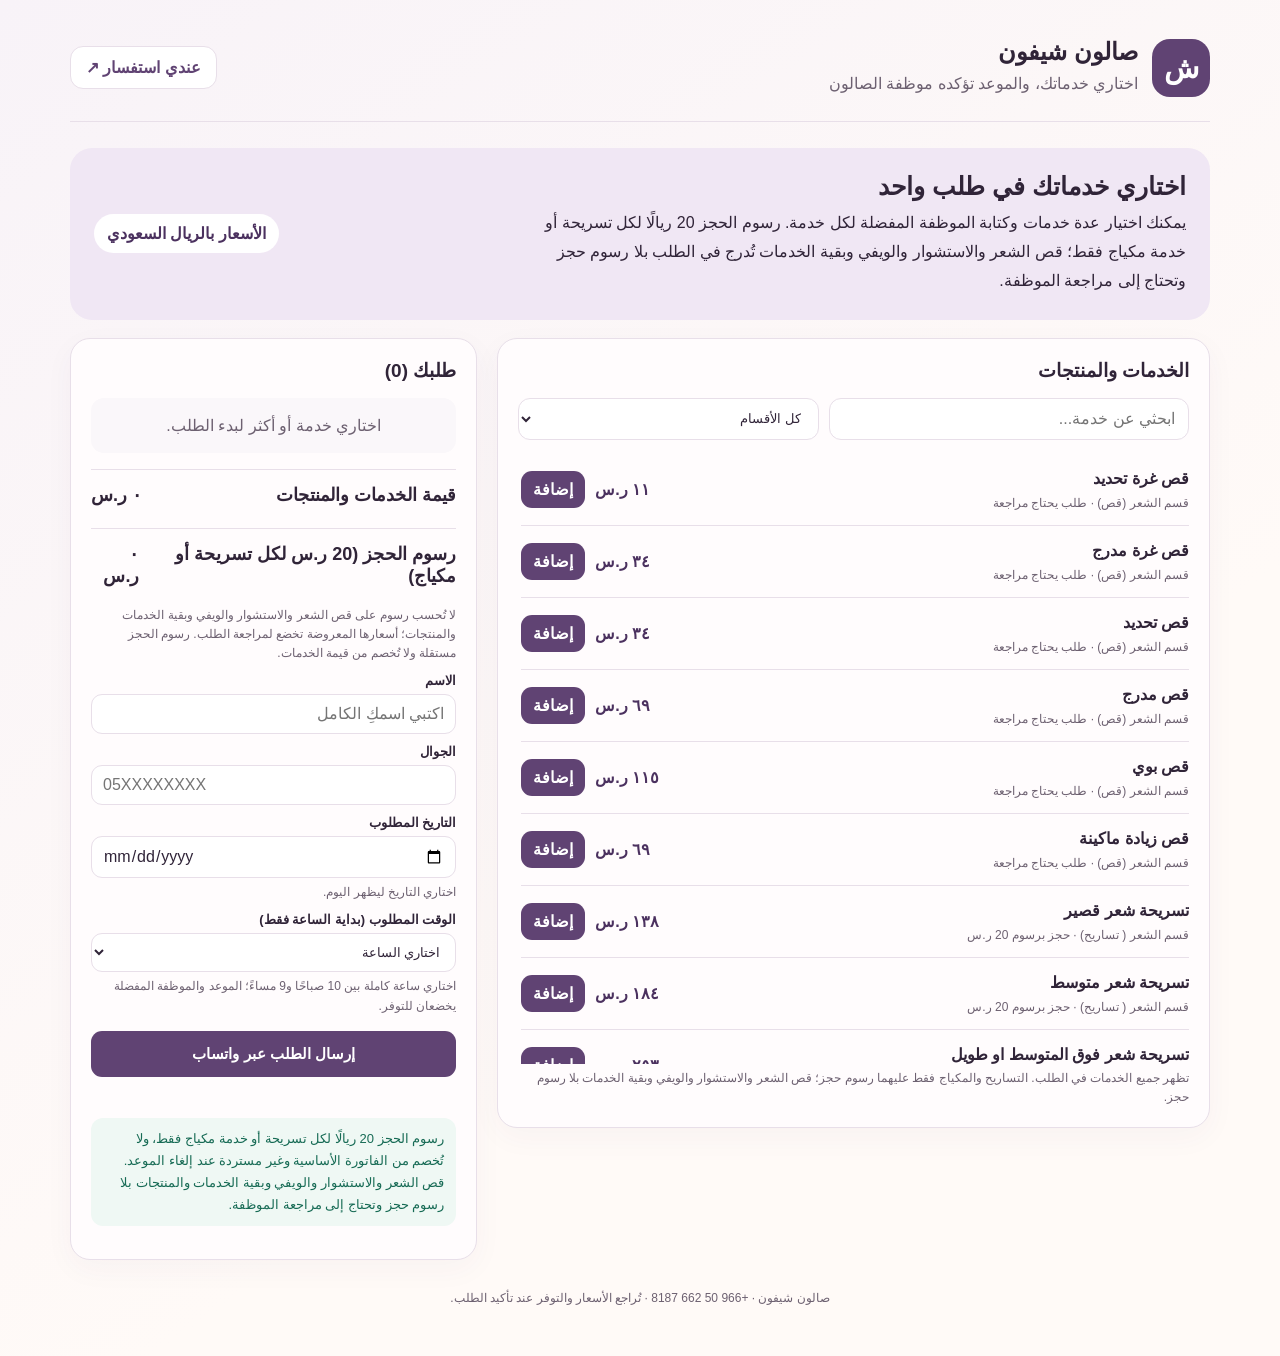
==== legacy/index.html @ 33de8a6b "Redesign booking page (night direction); keep legacy design - index.html: new mobile-first dark desi" ====
<!doctype html>
<html lang="ar" dir="rtl">
<head>
  <meta charset="utf-8">
  <meta name="viewport" content="width=device-width, initial-scale=1">
  <title>حجز خدمات | صالون شيفون</title>
  <style>
    :root { color-scheme: light; --ink:#302438; --muted:#6d6171; --plum:#604373; --plum-dark:#4b315f; --lilac:#eee6f2; --paper:#fffcfd; --line:#e8dfe9; --green:#176b55; }
    * { box-sizing:border-box }
    body { margin:0; font-family:Tahoma,Arial,sans-serif; color:var(--ink); background:linear-gradient(145deg,#f8f3f8,#fffaf7 65%); }
    button,input { font:inherit }
    button { cursor:pointer }
    .wrap { max-width:1180px; margin:auto; padding:20px }
    header { display:flex; gap:18px; align-items:center; justify-content:space-between; padding:18px 0 24px; border-bottom:1px solid var(--line) }
    .brand { display:flex; gap:14px; align-items:center }
    .mark { width:58px; height:58px; display:grid; place-items:center; border-radius:18px; background:var(--plum); color:white; font-size:29px; font-weight:bold }
    h1,h2,h3,p { margin-top:0 }
    h1 { font-size:24px; margin-bottom:4px }
    .sub { color:var(--muted); line-height:1.7; margin:0 }
    .toplink { color:var(--plum); font-weight:bold; text-decoration:none; border:1px solid var(--line); border-radius:13px; padding:11px 15px; background:white; white-space:nowrap }
    .intro { margin:26px 0 18px; padding:24px; border-radius:22px; background:#f0e7f4; display:flex; justify-content:space-between; gap:22px; align-items:center }
    .intro h2 { font-size:25px; margin-bottom:8px }
    .intro p { max-width:660px; line-height:1.8; margin:0 }
    .badge { color:var(--plum-dark); font-weight:bold; background:white; padding:10px 13px; border-radius:999px; white-space:nowrap }
    .layout { display:grid; grid-template-columns:minmax(0,1.4fr) minmax(320px,.8fr); gap:20px; align-items:start }
    .panel { background:var(--paper); border:1px solid var(--line); border-radius:20px; padding:20px; box-shadow:0 9px 30px #4b315f0a }
    .panel h2 { font-size:19px; margin-bottom:16px }
    .filters { display:flex; gap:10px; flex-wrap:wrap; margin-bottom:14px }
    .search { flex:1 1 230px; min-width:0; border:1px solid var(--line); border-radius:12px; padding:11px 13px; background:white; color:var(--ink) }
    .select { flex:1 1 170px; min-width:0; border:1px solid var(--line); border-radius:12px; padding:11px 13px; background:white; color:var(--ink) }
    .items { max-height:610px; overflow:auto; padding-left:3px }
    .item { display:flex; align-items:center; justify-content:space-between; gap:15px; padding:13px 0; border-bottom:1px solid var(--line) }
    .item:last-child { border:0 }
    .itemname { font-weight:bold; line-height:1.5 }
    .itemtype { display:block; color:var(--muted); font-weight:normal; font-size:12px; margin-top:3px }
    .itemright { display:flex; align-items:center; gap:10px; white-space:nowrap }
    .price { color:var(--plum-dark); font-weight:bold }
    .add,.primary { border:0; background:var(--plum); color:white; border-radius:11px; padding:9px 12px; font-weight:bold }
    .add:hover,.primary:hover { background:var(--plum-dark) }
    .quantity { display:flex; align-items:center; gap:5px; direction:ltr; background:var(--lilac); border-radius:11px; padding:3px }
    .quantity button { border:0; border-radius:8px; background:var(--plum); color:white; width:34px; height:34px; font-size:23px; line-height:1 }
    .quantity output { min-width:25px; text-align:center; font-weight:bold; color:var(--plum-dark) }
    .cartline { border:1px solid var(--line); border-radius:14px; padding:12px; margin-bottom:10px; background:white }
    .carthead { display:flex; justify-content:space-between; gap:10px; align-items:start }
    .carthead strong { line-height:1.5 }
    .cartprice { white-space:nowrap; color:var(--plum-dark); font-weight:bold }
    .remove { background:none; border:0; color:#9b3345; padding:5px 0; font-size:13px }
    label { display:block; font-size:13px; font-weight:bold; margin:10px 0 6px }
    .field { width:100%; border:1px solid var(--line); border-radius:11px; padding:10px 11px; background:white; color:var(--ink) }
    .hint { font-size:12px; color:var(--muted); margin:5px 0 0; line-height:1.6 }
    .total { display:flex; justify-content:space-between; font-size:18px; font-weight:bold; padding:14px 0; border-top:1px solid var(--line); margin-top:8px }
    .primary { display:block; width:100%; padding:14px; margin-top:15px; font-size:15px }
    .primary:disabled { opacity:.45; cursor:not-allowed }
    .notice { color:var(--green); background:#eff8f4; border-radius:12px; padding:10px 12px; font-size:13px; line-height:1.7; margin-top:13px }
    .empty { padding:18px; color:var(--muted); text-align:center; background:#faf7fa; border-radius:13px }
    .error { color:#9b3345; font-size:13px; margin-top:8px; min-height:20px }
    footer { text-align:center; color:var(--muted); font-size:12px; padding:28px 0; line-height:1.7 }
    @media(max-width:850px){.layout{grid-template-columns:1fr}.intro{display:block}.badge{display:inline-block;margin-top:14px}.items{max-height:440px}}
    @media(max-width:500px){.wrap{padding:13px}header{align-items:flex-start}.toplink{font-size:12px;padding:9px}.intro{padding:18px}.intro h2{font-size:21px}.panel{padding:15px}.itemright{gap:6px}.add{padding:8px}}
  </style>
</head>
<body>
  <div class="wrap">
    <header>
      <div class="brand"><div class="mark" aria-hidden="true">ش</div><div><h1>صالون شيفون</h1><p class="sub">اختاري خدماتك، والموعد تؤكده موظفة الصالون</p></div></div>
      <a class="toplink" href="https://wa.me/966506628187?text=%D8%A3%D9%87%D9%84%D9%8B%D8%A7%D8%8C%20%D9%84%D8%AF%D9%8A%20%D8%A7%D8%B3%D8%AA%D9%81%D8%B3%D8%A7%D8%B1" target="_blank" rel="noopener">عندي استفسار ↗</a>
    </header>
    <section class="intro"><div><h2>اختاري خدماتك في طلب واحد</h2><p>يمكنك اختيار عدة خدمات وكتابة الموظفة المفضلة لكل خدمة. رسوم الحجز 20 ريالًا لكل تسريحة أو خدمة مكياج فقط؛ قص الشعر والاستشوار والويفي وبقية الخدمات تُدرج في الطلب بلا رسوم حجز وتحتاج إلى مراجعة الموظفة.</p></div><div class="badge">الأسعار بالريال السعودي</div></section>
    <main class="layout">
      <section class="panel" aria-labelledby="servicesTitle"><h2 id="servicesTitle">الخدمات والمنتجات</h2><div class="filters"><input id="search" class="search" type="search" placeholder="ابحثي عن خدمة..." aria-label="ابحثي عن خدمة"><select id="category" class="select" aria-label="اختيار القسم"></select></div><div id="items" class="items"></div><p class="hint">تظهر جميع الخدمات في الطلب. التساريح والمكياج فقط عليهما رسوم حجز؛ قص الشعر والاستشوار والويفي وبقية الخدمات بلا رسوم حجز.</p></section>
      <section class="panel" aria-labelledby="cartTitle"><h2 id="cartTitle">طلبك <span id="count">(0)</span></h2><div id="cart"></div><div class="total"><span>قيمة الخدمات والمنتجات</span><span id="total">0 ر.س</span></div><div class="total"><span>رسوم الحجز (20 ر.س لكل تسريحة أو مكياج)</span><span id="bookingFee">0 ر.س</span></div><p class="hint">لا تُحسب رسوم على قص الشعر والاستشوار والويفي وبقية الخدمات والمنتجات؛ أسعارها المعروضة تخضع لمراجعة الطلب. رسوم الحجز مستقلة ولا تُخصم من قيمة الخدمات.</p><label for="customer">الاسم</label><input id="customer" class="field" autocomplete="name" placeholder="اكتبي اسمكِ الكامل"><label for="mobile">الجوال</label><input id="mobile" class="field" type="tel" inputmode="tel" autocomplete="tel" dir="ltr" placeholder="05XXXXXXXX"><label for="day">التاريخ المطلوب</label><input id="day" class="field" type="date"><p id="weekday" class="hint" aria-live="polite">اختاري التاريخ ليظهر اليوم.</p><label for="time">الوقت المطلوب (بداية الساعة فقط)</label><select id="time" class="field" aria-label="الوقت المطلوب"></select><p class="hint">اختاري ساعة كاملة بين 10 صباحًا و9 مساءً؛ الموعد والموظفة المفضلة يخضعان للتوفر.</p><button id="send" class="primary" type="button">إرسال الطلب عبر واتساب</button><div id="error" class="error" role="alert" aria-live="polite"></div><p class="notice">رسوم الحجز 20 ريالًا لكل تسريحة أو خدمة مكياج فقط، ولا تُخصم من الفاتورة الأساسية وغير مستردة عند إلغاء الموعد. قص الشعر والاستشوار والويفي وبقية الخدمات والمنتجات بلا رسوم حجز وتحتاج إلى مراجعة الموظفة.</p></section>
    </main>
    <footer>صالون شيفون · +966 50 662 8187 · تُراجع الأسعار والتوفر عند تأكيد الطلب.</footer>
  </div>
  <script>
    const catalog = [{"id":1,"category":"قسم الشعر (قص)","name":"قص غرة تحديد","price":11,"kind":"خدمة","bookable":false},{"id":2,"category":"قسم الشعر (قص)","name":"قص غرة مدرج","price":34,"kind":"خدمة","bookable":false},{"id":3,"category":"قسم الشعر (قص)","name":"قص تحديد","price":34,"kind":"خدمة","bookable":false},{"id":4,"category":"قسم الشعر (قص)","name":"قص مدرج","price":69,"kind":"خدمة","bookable":false},{"id":5,"category":"قسم الشعر (قص)","name":"قص بوي","price":115,"kind":"خدمة","bookable":false},{"id":6,"category":"قسم الشعر (قص)","name":"قص زيادة ماكينة","price":69,"kind":"خدمة","bookable":false},{"id":7,"category":"قسم الشعر ( تساريح)","name":"تسريحة شعر قصير","price":138,"kind":"خدمة","bookable":true},{"id":8,"category":"قسم الشعر ( تساريح)","name":"تسريحة شعر متوسط","price":184,"kind":"خدمة","bookable":true},{"id":9,"category":"قسم الشعر ( تساريح)","name":"تسريحة شعر فوق المتوسط او طويل","price":253,"kind":"خدمة","bookable":true},{"id":10,"category":"قسم الشعر ( تساريح)","name":"تسريحة شعر طويل جدا","price":299,"kind":"خدمة","bookable":true},{"id":11,"category":"قسم الشعر ( تساريح)","name":"تسريحة أطفال قصير","price":69,"kind":"خدمة","bookable":true},{"id":12,"category":"قسم الشعر ( تساريح)","name":"تسريحة أطفال متوسط","price":92,"kind":"خدمة","bookable":true},{"id":13,"category":"قسم الشعر ( تساريح)","name":"تسريحة أطفال طويل","price":138,"kind":"خدمة","bookable":true},{"id":14,"category":"قسم الشعر ( تساريح)","name":"تسريحة عروس خارجي","price":1500,"kind":"خدمة","bookable":true},{"id":15,"category":"قسم الشعر ( تساريح)","name":"تسريحة خارجي","price":575,"kind":"خدمة","bookable":true},{"id":16,"category":"قسم الشعر ( استشوارات","name":"استشوار شعر قصير","price":46,"kind":"خدمة","bookable":false},{"id":17,"category":"قسم الشعر ( استشوارات","name":"استشوار شعر متوسط","price":69,"kind":"خدمة","bookable":false},{"id":18,"category":"قسم الشعر ( استشوارات","name":"استشوار شعر فوق للمتوسط","price":92,"kind":"خدمة","bookable":false},{"id":19,"category":"قسم الشعر ( استشوارات","name":"استشوار شعر طويل","price":138,"kind":"خدمة","bookable":false},{"id":20,"category":"قسم الشعر ( استشوارات","name":"استشوار ويفي شعر قصير بالفرشة","price":69,"kind":"خدمة","bookable":false},{"id":21,"category":"قسم الشعر ( استشوارات","name":"استشوار ويفي شعر متوسط بالفرشة","price":92,"kind":"خدمة","bookable":false},{"id":22,"category":"قسم الشعر ( استشوارات","name":"استشوار ويفي طويل بالفرشة","price":138,"kind":"خدمة","bookable":false},{"id":23,"category":"قسم الشعر ( استشوارات","name":"زيادة ويفي","price":46,"kind":"خدمة","bookable":false},{"id":24,"category":"قسم الشعر ( استشوارات","name":"زيادة سيراميك","price":46,"kind":"خدمة","bookable":false},{"id":25,"category":"قسم الشعر ( استشوارات","name":"استشوار شعر طويل جدا","price":161,"kind":"خدمة","bookable":false},{"id":26,"category":"جدائل","name":"جديلة واحدة","price":23,"kind":"خدمة","bookable":false},{"id":27,"category":"جدائل","name":"اكسسوار جدائل الحبة","price":10,"kind":"خدمة","bookable":false},{"id":28,"category":"معالجات باردة","name":"حمام زيت كريمي شعر قصير","price":69,"kind":"خدمة","bookable":false},{"id":29,"category":"معالجات باردة","name":"حمام زيت كريمي متوسط","price":92,"kind":"خدمة","bookable":false},{"id":30,"category":"معالجات باردة","name":"حمام زيت كريمي طويل","price":115,"kind":"خدمة","bookable":false},{"id":31,"category":"معالجات باردة","name":"تنظيف فروة راس","price":184,"kind":"خدمة","bookable":false},{"id":32,"category":"معالجات باردة","name":"جلسة الكافيار الباردة","price":184,"kind":"خدمة","bookable":false},{"id":33,"category":"معالجات باردة","name":"جلسة جهاز تقصف الشعر","price":184,"kind":"خدمة","bookable":false},{"id":34,"category":"معالجات حارة","name":"بروتين شعر قصير","price":345,"kind":"خدمة","bookable":false},{"id":35,"category":"معالجات حارة","name":"بروتين جذور","price":315,"kind":"خدمة","bookable":false},{"id":36,"category":"معالجات حارة","name":"اوميغا زيرو+ شامبو بلسم","price":600,"kind":"خدمة","bookable":false},{"id":37,"category":"معالجات حارة","name":"سيليكون شعر قصير","price":535,"kind":"خدمة","bookable":false},{"id":38,"category":"معالجات حارة","name":"سيليكون شعر متوسط","price":840,"kind":"خدمة","bookable":false},{"id":39,"category":"معالجات حارة","name":"سيليكون شعر طويل","price":1050,"kind":"خدمة","bookable":false},{"id":40,"category":"قسم سبا الاظافر","name":"تنظيف يدين رجول كلاسيك","price":120,"kind":"خدمة","bookable":false},{"id":41,"category":"قسم سبا الاظافر","name":"تنظيف يدين","price":40,"kind":"خدمة","bookable":false},{"id":42,"category":"قسم سبا الاظافر","name":"تنظيف ارجل","price":80,"kind":"خدمة","bookable":false},{"id":43,"category":"قسم سبا الاظافر","name":"برافين يدين رجول","price":46,"kind":"خدمة","bookable":false},{"id":44,"category":"قسم سبا الاظافر","name":"برافين يدين","price":23,"kind":"خدمة","bookable":false},{"id":45,"category":"قسم سبا الاظافر","name":"برافين ارجل","price":23,"kind":"خدمة","bookable":false},{"id":46,"category":"قسم سبا الاظافر","name":"لون عادي","price":17,"kind":"خدمة","bookable":false},{"id":47,"category":"قسم سبا الاظافر","name":"لون فرنسي","price":23,"kind":"خدمة","bookable":false},{"id":48,"category":"قسم سبا الاظافر","name":"لون امبري","price":120,"kind":"خدمة","bookable":false},{"id":49,"category":"قسم سبا الاظافر","name":"لون جل","price":369,"kind":"خدمة","bookable":false},{"id":50,"category":"قسم سبا الاظافر","name":"جل اكستنشن","price":345,"kind":"خدمة","bookable":false},{"id":51,"category":"قسم سبا الاظافر","name":"اكليريك","price":345,"kind":"خدمة","bookable":false},{"id":52,"category":"قسم سبا الاظافر","name":"بولي جل","price":369,"kind":"خدمة","bookable":false},{"id":53,"category":"قسم سبا الاظافر","name":"لون بياب","price":249,"kind":"خدمة","bookable":false},{"id":54,"category":"قسم سبا الاظافر","name":"بياب اكستنشن","price":249,"kind":"خدمة","bookable":false},{"id":55,"category":"قسم سبا الاظافر","name":"لون كات اي","price":120,"kind":"خدمة","bookable":false},{"id":56,"category":"قسم سبا الاظافر","name":"لون كروم","price":120,"kind":"خدمة","bookable":false},{"id":57,"category":"قسم سبا الاظافر","name":"نيل ارت اظفر واحد","price":11,"kind":"خدمة","bookable":false},{"id":58,"category":"قسم سبا الاظافر","name":"اكسسوار اظفر واحد","price":11,"kind":"خدمة","bookable":false},{"id":59,"category":"قسم سبا الاظافر","name":"إزالة بياب اكستنشن","price":31,"kind":"خدمة","bookable":false},{"id":60,"category":"قسم سبا الاظافر","name":"إزالة بولي جل","price":31,"kind":"خدمة","bookable":false},{"id":61,"category":"قسم سبا الاظافر","name":"إزالة جل اكستنشن","price":31,"kind":"خدمة","bookable":false},{"id":62,"category":"قسم سبا الاظافر","name":"تنظيف روسي","price":150,"kind":"خدمة","bookable":false},{"id":63,"category":"تنظيف البشرة","name":"فتلة وجه","price":46,"kind":"خدمة","bookable":false},{"id":64,"category":"تنظيف البشرة","name":"شمع وجه","price":46,"kind":"خدمة","bookable":false},{"id":65,"category":"تنظيف البشرة","name":"فتلة اوشمع شنب","price":23,"kind":"خدمة","bookable":false},{"id":66,"category":"تنظيف البشرة","name":"شمع او حلاوة يدين وارجل","price":138,"kind":"خدمة","bookable":false},{"id":67,"category":"تنظيف البشرة","name":"شمع اوحلاوة يدين اوارجل","price":69,"kind":"خدمة","bookable":false},{"id":68,"category":"تنظيف البشرة","name":"شمع او حلاوة ظهر اوبطن اوصدر","price":69,"kind":"خدمة","bookable":false},{"id":69,"category":"تنظيف البشرة","name":"شمع اوحلاوة ابط","price":23,"kind":"خدمة","bookable":false},{"id":70,"category":"تنظيف البشرة","name":"شمع رقبة","price":23,"kind":"خدمة","bookable":false},{"id":71,"category":"المكياج","name":"مكياج ناعم","price":184,"kind":"خدمة","bookable":true},{"id":72,"category":"المكياج","name":"مكياج كنتور","price":253,"kind":"خدمة","bookable":true},{"id":73,"category":"المكياج","name":"مكياج بناتي","price":138,"kind":"خدمة","bookable":true},{"id":74,"category":"المكياج","name":"مكياج خارجي","price":575,"kind":"خدمة","bookable":true},{"id":75,"category":"المكياج","name":"كحل عيون فقط","price":34,"kind":"خدمة","bookable":false},{"id":76,"category":"المكياج","name":"رموش حبات","price":115,"kind":"منتج","bookable":false},{"id":77,"category":"المكياج","name":"تركيب رموش كاملة","price":23,"kind":"خدمة","bookable":false},{"id":78,"category":"المكياج","name":"تركيب رموش حبات","price":69,"kind":"خدمة","bookable":false},{"id":79,"category":"المكياج","name":"رموش كاملة","price":57,"kind":"منتج","bookable":false},{"id":80,"category":"المكياج","name":"رسم حواجب","price":23,"kind":"خدمة","bookable":false},{"id":81,"category":"المكياج","name":"صبغة وتشقير","price":46,"kind":"خدمة","bookable":false},{"id":82,"category":"المكياج","name":"صبغة اوتشقير","price":23,"kind":"خدمة","bookable":false},{"id":83,"category":"الصبغات","name":"تست صبغات","price":11,"kind":"خدمة","bookable":false},{"id":84,"category":"الصبغات","name":"رينساج","price":168,"kind":"خدمة","bookable":false},{"id":85,"category":"الصبغات","name":"زيادة اوبلكس","price":63,"kind":"خدمة","bookable":false},{"id":86,"category":"الصبغات","name":"زيادة صبغة بدون امونيا","price":63,"kind":"خدمة","bookable":false},{"id":87,"category":"الصبغات","name":"صبغة اطراف","price":210,"kind":"خدمة","bookable":false},{"id":88,"category":"الصبغات","name":"سحب اطراف","price":105,"kind":"خدمة","bookable":false},{"id":89,"category":"الصبغات","name":"امبرى فقط","price":315,"kind":"خدمة","bookable":false},{"id":90,"category":"الصبغات","name":"خصل قصدير قصير+ متوسط + فوق المتوسط","price":231,"kind":"خدمة","bookable":false},{"id":91,"category":"الصبغات","name":"خصل قصدير طويل وطويل جدا","price":273,"kind":"خدمة","bookable":false},{"id":92,"category":"الصبغات","name":"خصل طاقية قصير + متوسط + فوق المتوسط","price":168,"kind":"خدمة","bookable":false},{"id":93,"category":"الصبغات","name":"خصل طاقية طويل وطويل جدا","price":231,"kind":"خدمة","bookable":false},{"id":94,"category":"الصبغات","name":"صبغة جذور","price":83,"kind":"خدمة","bookable":false},{"id":95,"category":"الصبغات","name":"صبغة جذور بدون امونيا","price":150,"kind":"خدمة","bookable":false},{"id":96,"category":"الصبغات","name":"خصل كنتور فقط","price":63,"kind":"خدمة","bookable":false},{"id":97,"category":"الصبغات","name":"كنتور كامل + لون","price":450,"kind":"خدمة","bookable":false},{"id":98,"category":"الصبغات","name":"خصلة واحدة","price":21,"kind":"خدمة","bookable":false},{"id":99,"category":"الصبغات","name":"صبغة لون قصير","price":210,"kind":"خدمة","bookable":false},{"id":100,"category":"الصبغات","name":"صبغة لون متوسط","price":273,"kind":"خدمة","bookable":false},{"id":101,"category":"الصبغات","name":"صبغة لون فوق المتوسط","price":378,"kind":"خدمة","bookable":false},{"id":102,"category":"الصبغات","name":"صبغة لون طويل","price":483,"kind":"خدمة","bookable":false},{"id":103,"category":"الصبغات","name":"صبغة لون طويل جدا","price":588,"kind":"خدمة","bookable":false}];
    const phone = '966506628187';
    const cart = [];
    const quantityControls = new Map();
    const bookingFeePerService = 20;
    const $ = id => document.getElementById(id);
    const money = n => new Intl.NumberFormat('ar-SA').format(n) + ' ر.س';
    const categories = [...new Set(catalog.map(x => x.category))];
    $('category').innerHTML = '<option value="">كل الأقسام</option>' + categories.map((name, i) => `<option value="${i}">${name}</option>`).join('');
    $('time').innerHTML = '<option value="">اختاري الساعة</option>' +
      Array.from({length:12},(_,i) => i+10).map(hour =>
        `<option value="${String(hour).padStart(2,'0')}:00">${hour%12 || 12}:00 ${hour<12?'صباحًا':'مساءً'}</option>`).join('');

    function renderItems() {
      const query = $('search').value.trim().toLocaleLowerCase('ar');
      const selected = $('category').value;
      const shown = catalog.filter(x => (selected === '' || x.category === categories[Number(selected)]) && (x.name.toLocaleLowerCase('ar').includes(query) || x.category.toLocaleLowerCase('ar').includes(query)));
      const host = $('items'); host.replaceChildren(); quantityControls.clear();
      if (!shown.length) { const p = document.createElement('p'); p.className='empty'; p.textContent='لم نجد خدمة بهذا الاسم.'; host.append(p); return; }
      for (const item of shown) {
        const row = document.createElement('div'); row.className='item';
        const info = document.createElement('div'); info.className='itemname'; info.textContent=item.name;
        const type = document.createElement('small'); type.className='itemtype'; type.textContent=item.category + (item.bookable ? ' · حجز برسوم 20 ر.س' : ' · طلب يحتاج مراجعة'); info.append(type);
        const right = document.createElement('div'); right.className='itemright';
        const price = document.createElement('span'); price.className='price'; price.textContent=money(item.price);
        const control = document.createElement('span');
        quantityControls.set(item.id, () => {
          const count = cart.filter(entry => entry.item.id === item.id).length;
          control.replaceChildren();
          if (!count) {
            const add=document.createElement('button'); add.className='add'; add.type='button'; add.textContent='إضافة'; add.setAttribute('aria-label','إضافة '+item.name);
            add.addEventListener('click',() => { cart.push({item,employee:''}); renderCart(); }); control.append(add); return;
          }
          const quantity=document.createElement('span'); quantity.className='quantity'; quantity.setAttribute('aria-label',`${item.name}: ${count} في الطلب`);
          const plus=document.createElement('button'); plus.type='button'; plus.textContent='+'; plus.setAttribute('aria-label','زيادة '+item.name); plus.addEventListener('click',() => { cart.push({item,employee:''}); renderCart(); });
          const number=document.createElement('output'); number.textContent=String(count);
          const minus=document.createElement('button'); minus.type='button'; minus.textContent='−'; minus.setAttribute('aria-label','تقليل '+item.name); minus.addEventListener('click',() => { const index=cart.findLastIndex(entry => entry.item.id===item.id); if(index!==-1) cart.splice(index,1); renderCart(); });
          quantity.append(plus,number,minus); control.append(quantity);
        });
        quantityControls.get(item.id)(); right.append(price,control); row.append(info,right); host.append(row);
      }
    }

    function renderCart() {
      const host = $('cart'); host.replaceChildren(); $('count').textContent='(' + cart.length + ')';
      if (!cart.length) { const p=document.createElement('p'); p.className='empty'; p.textContent='اختاري خدمة أو أكثر لبدء الطلب.'; host.append(p); }
      cart.forEach((entry, index) => {
        const line=document.createElement('div'); line.className='cartline';
        const head=document.createElement('div'); head.className='carthead';
        const name=document.createElement('strong'); name.textContent=entry.item.name;
        const price=document.createElement('span'); price.className='cartprice'; price.textContent=money(entry.item.price);
        head.append(name,price); line.append(head);
        const status=document.createElement('p'); status.className='hint'; status.textContent=entry.item.bookable ? 'تدخل في الحجز برسوم 20 ر.س.' : 'هذه الخدمة/المنتج غير معتمد في الحجز حتى تراجعه الموظفة؛ بلا رسوم حجز.'; line.append(status);
        if (entry.item.kind !== 'منتج') {
          const label=document.createElement('label'); label.textContent='الموظفة المفضلة لهذه الخدمة (اختياري)';
          const input=document.createElement('input'); input.className='field'; input.placeholder='اتركيها فارغة إذا ما عندك تفضيل'; input.value=entry.employee;
          input.addEventListener('input', event => { entry.employee=event.target.value; });
          line.append(label,input);
        }
        const remove=document.createElement('button'); remove.className='remove'; remove.type='button'; remove.textContent='إزالة'; remove.addEventListener('click', () => { cart.splice(index,1); renderCart(); }); line.append(remove); host.append(line);
      });
      $('total').textContent=money(cart.reduce((sum,x) => sum+x.item.price,0));
      $('bookingFee').textContent=money(cart.filter(x => x.item.bookable).length * bookingFeePerService);
      quantityControls.forEach(update => update());
    }

    function requestedDate() {
      const value=$('day').value;
      if (!value) throw new Error('اختاري تاريخ الموعد قبل الإرسال.');
      const [year,month,day]=value.split('-').map(Number);
      const weekday=new Intl.DateTimeFormat('ar-SA',{weekday:'long',timeZone:'UTC'}).format(new Date(Date.UTC(year,month-1,day,12)));
      return {formatted:`${month}/${day}/${year}`,weekday};
    }

    function requestedTime() {
      const value=$('time').value;
      if (!value) throw new Error('حددي الوقت المطلوب قبل الإرسال.');
      const [hour,minute]=value.split(':').map(Number);
      if (minute !== 0 || hour < 10 || hour > 21) throw new Error('اختاري بداية ساعة متاحة فقط.');
      return `${hour%12 || 12}${minute ? ':'+String(minute).padStart(2,'0') : ''} ${hour<12?'صباحًا':'مساءً'}`;
    }

    function bookingText() {
      const customer=$('customer').value.trim();
      const mobile=$('mobile').value.replace(/[\s()-]/g,'').replace(/^\+966/,'0');
      if (!cart.length) throw new Error('اختاري خدمة واحدة على الأقل.');
      if (!customer) throw new Error('اكتبي اسم العميلة قبل الإرسال.');
      if (!/^05\d{8}$/.test(mobile)) throw new Error('اكتبي رقم جوال سعودي صحيحًا يبدأ بـ 05 ويتكون من 10 أرقام.');
      const date=requestedDate(); const time=requestedTime();
      const lines=[`الاسم: ${customer}`,`الجوال: ${mobile}`];
      cart.forEach(entry => {
        lines.push(`${entry.item.kind === 'منتج' ? 'المنتج' : 'الخدمة'}: ${entry.item.name} — ${entry.item.price} ريال${entry.item.bookable ? ' (حجز للتأكيد)' : ' (طلب غير معتمد نهائيًا؛ بانتظار مراجعة الموظفة)'}`);
        if (entry.employee.trim()) lines.push(`الموظفة المفضلة للخدمة: ${entry.employee.trim()}`);
      });
      const bookableCount=cart.filter(entry => entry.item.bookable).length;
      lines.push(`التاريخ: ${date.formatted}`,`اليوم: ${date.weekday}`,`الوقت: ${time}`,'',
        `قيمة الخدمات والمنتجات في الطلب: ${cart.reduce((sum,x) => sum+x.item.price,0)} ريال`,
        `رسوم تأكيد الحجز للتساريح والمكياج فقط: ${bookableCount * bookingFeePerService} ريال (${bookableCount} خدمة × 20 ريال)`,'');
      if (bookableCount) lines.push('-لتأكيد الحجز رسوم 20 ريال للخدمة الواحدة.',
        '-قيمة الرسوم فقط للحجز ولا تخصم من سعر الفاتورة الأساسي.',
        '-الرسوم غير مستردة في حالة إلغاء الموعد.');
      lines.push('-رسوم الحجز على التساريح والمكياج فقط؛ قص الشعر والاستشوار والويفي بلا رسوم حجز.',
        '-بقية الخدمات والمنتجات تُذكر في الطلب لكنها غير معتمدة نهائيًا حتى تراجعها الموظفة.',
        '-المعتمد في الحجز هو الوقت وليس اسم الكوافيرة في حال عدم توافرها.');
      if (bookableCount) lines.push('', 'رقم الحساب:',
        'SA9805000068203296839000', 'بإسم:', 'فرع شركة زهرة شيفون للتزيس النسائى');
      lines.push('',bookableCount ? 'هذا طلب حجز، والموعد تؤكده موظفة الصالون بعد المراجعة.' : 'هذا طلب خدمات غير معتمد نهائيًا حتى تراجعه موظفة الصالون.');
      return lines.join('\n');
    }

    $('search').addEventListener('input',renderItems); $('category').addEventListener('change',renderItems);
    $('day').addEventListener('change',() => { $('weekday').textContent=$('day').value ? `اليوم: ${requestedDate().weekday}` : 'اختاري التاريخ ليظهر اليوم.'; });
    $('send').addEventListener('click', () => { try { $('error').textContent=''; const url=`https://wa.me/${phone}?text=${encodeURIComponent(bookingText())}`; window.open(url,'_blank','noopener'); } catch (error) { $('error').textContent=error.message; } });
    renderItems(); renderCart();
  </script>
</body>
</html>
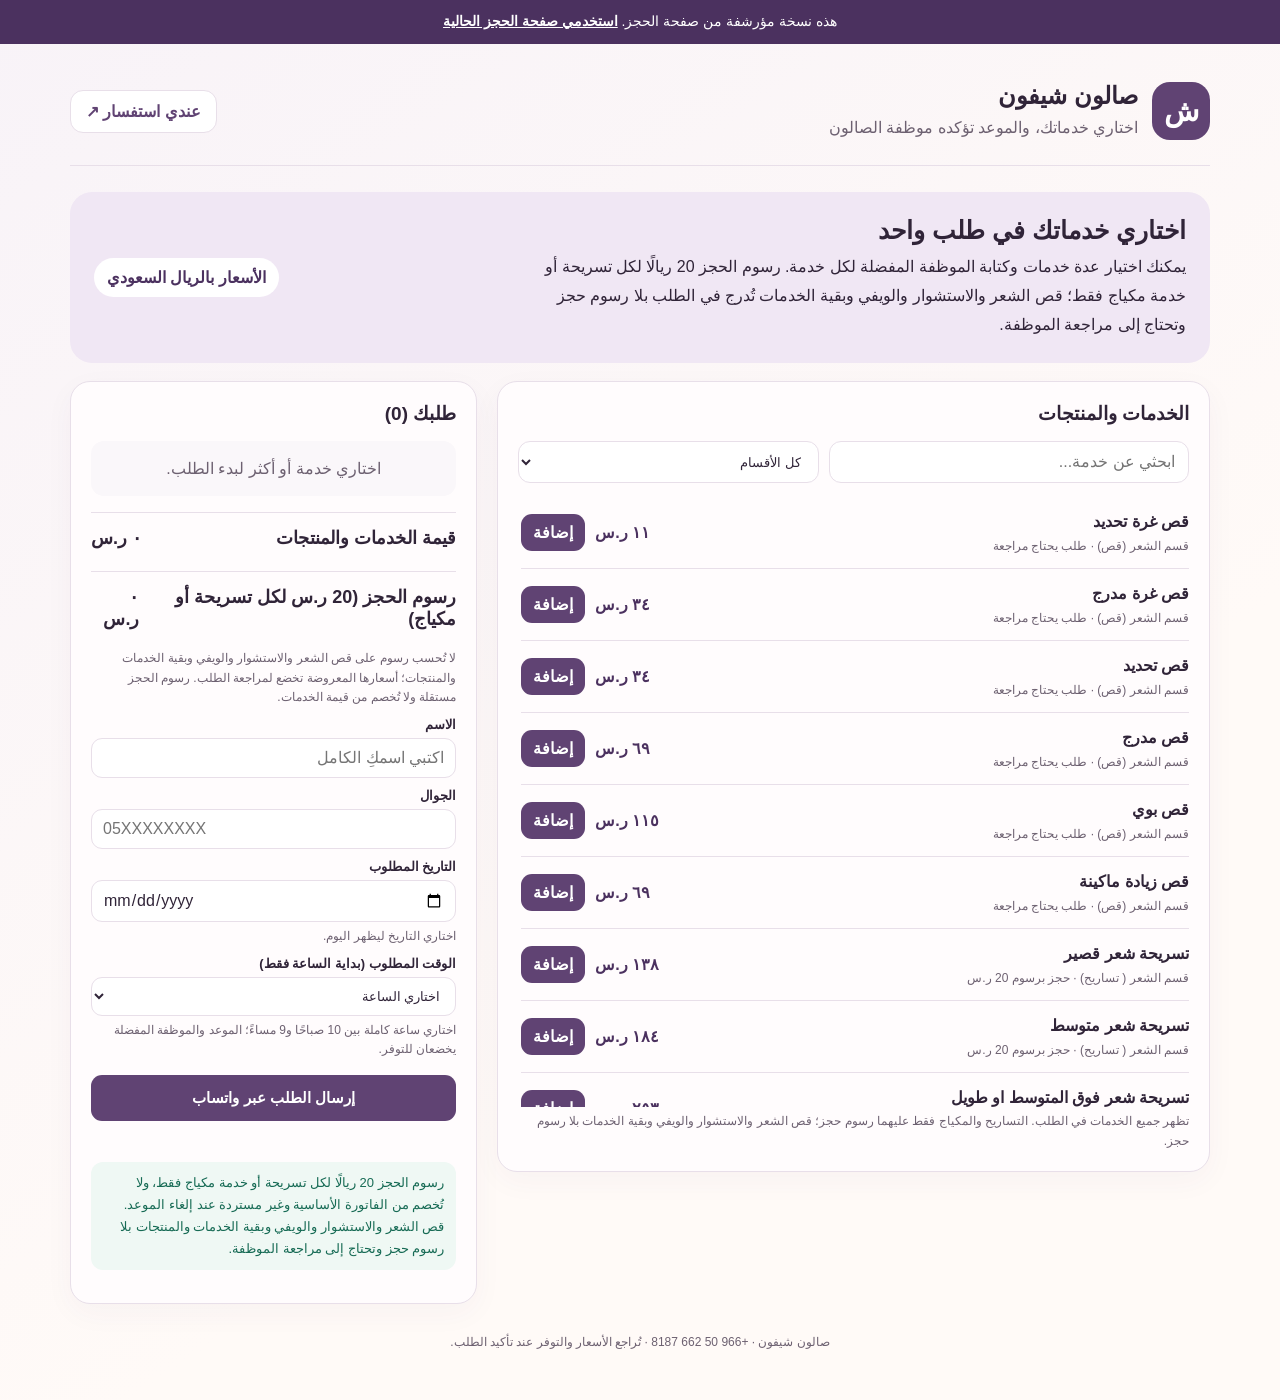
==== commit b4386c62: "No transfer before availability is confirmed; draft/time fix; legacy archive; README - Page: fee row" ====
--- a/legacy/index.html
+++ b/legacy/index.html
@@ -2,6 +2,7 @@
 <html lang="ar" dir="rtl">
 <head>
   <meta charset="utf-8">
+  <meta name="robots" content="noindex,nofollow">
   <meta name="viewport" content="width=device-width, initial-scale=1">
   <title>حجز خدمات | صالون شيفون</title>
   <style>
@@ -60,6 +61,7 @@
   </style>
 </head>
 <body>
+  <div role="note" style="background:#4b315f;color:#fff;text-align:center;padding:10px 16px;font-size:14px;line-height:1.7">هذه نسخة مؤرشفة من صفحة الحجز. <a href="../" style="color:#fff;font-weight:bold;text-decoration:underline">استخدمي صفحة الحجز الحالية</a></div>
   <div class="wrap">
     <header>
       <div class="brand"><div class="mark" aria-hidden="true">ش</div><div><h1>صالون شيفون</h1><p class="sub">اختاري خدماتك، والموعد تؤكده موظفة الصالون</p></div></div>
@@ -178,7 +180,7 @@
         '-بقية الخدمات والمنتجات تُذكر في الطلب لكنها غير معتمدة نهائيًا حتى تراجعها الموظفة.',
         '-المعتمد في الحجز هو الوقت وليس اسم الكوافيرة في حال عدم توافرها.');
       if (bookableCount) lines.push('', 'رقم الحساب:',
-        'SA9805000068203296839000', 'بإسم:', 'فرع شركة زهرة شيفون للتزيس النسائى');
+        'SA9805000068203296839000', 'بإسم:', 'فرع شركة زهرة شيفون للتزيين النسائي');
       lines.push('',bookableCount ? 'هذا طلب حجز، والموعد تؤكده موظفة الصالون بعد المراجعة.' : 'هذا طلب خدمات غير معتمد نهائيًا حتى تراجعه موظفة الصالون.');
       return lines.join('\n');
     }
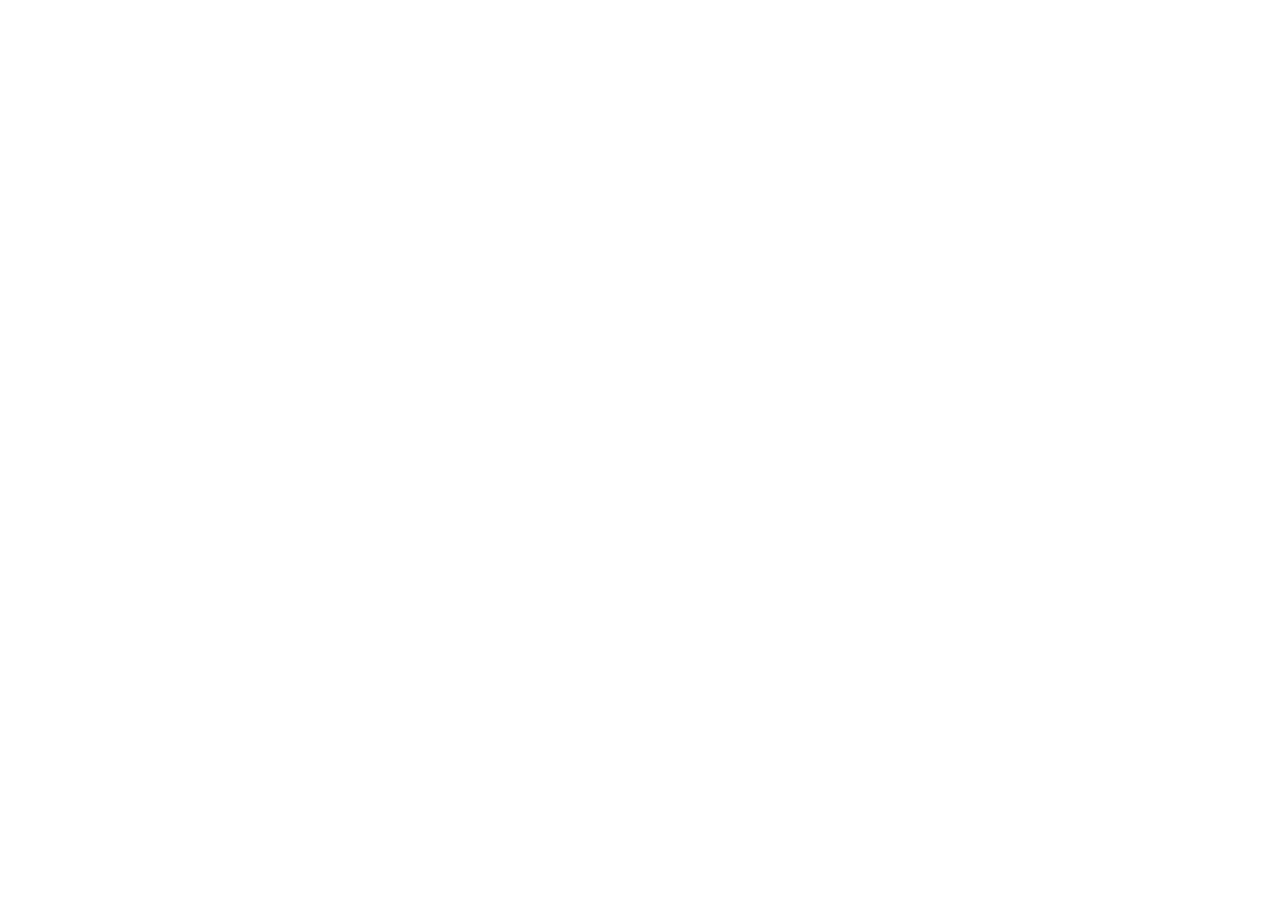
==== commit e48872e5: "Redirect old GitHub Pages URL to https://chiffon9.com/ Served by GitHub Pages only. Keeps sub-path, " ====
--- a/legacy/index.html
+++ b/legacy/index.html
@@ -1,194 +1,28 @@
 <!doctype html>
 <html lang="ar" dir="rtl">
 <head>
-  <meta charset="utf-8">
-  <meta name="robots" content="noindex,nofollow">
-  <meta name="viewport" content="width=device-width, initial-scale=1">
-  <title>حجز خدمات | صالون شيفون</title>
-  <style>
-    :root { color-scheme: light; --ink:#302438; --muted:#6d6171; --plum:#604373; --plum-dark:#4b315f; --lilac:#eee6f2; --paper:#fffcfd; --line:#e8dfe9; --green:#176b55; }
-    * { box-sizing:border-box }
-    body { margin:0; font-family:Tahoma,Arial,sans-serif; color:var(--ink); background:linear-gradient(145deg,#f8f3f8,#fffaf7 65%); }
-    button,input { font:inherit }
-    button { cursor:pointer }
-    .wrap { max-width:1180px; margin:auto; padding:20px }
-    header { display:flex; gap:18px; align-items:center; justify-content:space-between; padding:18px 0 24px; border-bottom:1px solid var(--line) }
-    .brand { display:flex; gap:14px; align-items:center }
-    .mark { width:58px; height:58px; display:grid; place-items:center; border-radius:18px; background:var(--plum); color:white; font-size:29px; font-weight:bold }
-    h1,h2,h3,p { margin-top:0 }
-    h1 { font-size:24px; margin-bottom:4px }
-    .sub { color:var(--muted); line-height:1.7; margin:0 }
-    .toplink { color:var(--plum); font-weight:bold; text-decoration:none; border:1px solid var(--line); border-radius:13px; padding:11px 15px; background:white; white-space:nowrap }
-    .intro { margin:26px 0 18px; padding:24px; border-radius:22px; background:#f0e7f4; display:flex; justify-content:space-between; gap:22px; align-items:center }
-    .intro h2 { font-size:25px; margin-bottom:8px }
-    .intro p { max-width:660px; line-height:1.8; margin:0 }
-    .badge { color:var(--plum-dark); font-weight:bold; background:white; padding:10px 13px; border-radius:999px; white-space:nowrap }
-    .layout { display:grid; grid-template-columns:minmax(0,1.4fr) minmax(320px,.8fr); gap:20px; align-items:start }
-    .panel { background:var(--paper); border:1px solid var(--line); border-radius:20px; padding:20px; box-shadow:0 9px 30px #4b315f0a }
-    .panel h2 { font-size:19px; margin-bottom:16px }
-    .filters { display:flex; gap:10px; flex-wrap:wrap; margin-bottom:14px }
-    .search { flex:1 1 230px; min-width:0; border:1px solid var(--line); border-radius:12px; padding:11px 13px; background:white; color:var(--ink) }
-    .select { flex:1 1 170px; min-width:0; border:1px solid var(--line); border-radius:12px; padding:11px 13px; background:white; color:var(--ink) }
-    .items { max-height:610px; overflow:auto; padding-left:3px }
-    .item { display:flex; align-items:center; justify-content:space-between; gap:15px; padding:13px 0; border-bottom:1px solid var(--line) }
-    .item:last-child { border:0 }
-    .itemname { font-weight:bold; line-height:1.5 }
-    .itemtype { display:block; color:var(--muted); font-weight:normal; font-size:12px; margin-top:3px }
-    .itemright { display:flex; align-items:center; gap:10px; white-space:nowrap }
-    .price { color:var(--plum-dark); font-weight:bold }
-    .add,.primary { border:0; background:var(--plum); color:white; border-radius:11px; padding:9px 12px; font-weight:bold }
-    .add:hover,.primary:hover { background:var(--plum-dark) }
-    .quantity { display:flex; align-items:center; gap:5px; direction:ltr; background:var(--lilac); border-radius:11px; padding:3px }
-    .quantity button { border:0; border-radius:8px; background:var(--plum); color:white; width:34px; height:34px; font-size:23px; line-height:1 }
-    .quantity output { min-width:25px; text-align:center; font-weight:bold; color:var(--plum-dark) }
-    .cartline { border:1px solid var(--line); border-radius:14px; padding:12px; margin-bottom:10px; background:white }
-    .carthead { display:flex; justify-content:space-between; gap:10px; align-items:start }
-    .carthead strong { line-height:1.5 }
-    .cartprice { white-space:nowrap; color:var(--plum-dark); font-weight:bold }
-    .remove { background:none; border:0; color:#9b3345; padding:5px 0; font-size:13px }
-    label { display:block; font-size:13px; font-weight:bold; margin:10px 0 6px }
-    .field { width:100%; border:1px solid var(--line); border-radius:11px; padding:10px 11px; background:white; color:var(--ink) }
-    .hint { font-size:12px; color:var(--muted); margin:5px 0 0; line-height:1.6 }
-    .total { display:flex; justify-content:space-between; font-size:18px; font-weight:bold; padding:14px 0; border-top:1px solid var(--line); margin-top:8px }
-    .primary { display:block; width:100%; padding:14px; margin-top:15px; font-size:15px }
-    .primary:disabled { opacity:.45; cursor:not-allowed }
-    .notice { color:var(--green); background:#eff8f4; border-radius:12px; padding:10px 12px; font-size:13px; line-height:1.7; margin-top:13px }
-    .empty { padding:18px; color:var(--muted); text-align:center; background:#faf7fa; border-radius:13px }
-    .error { color:#9b3345; font-size:13px; margin-top:8px; min-height:20px }
-    footer { text-align:center; color:var(--muted); font-size:12px; padding:28px 0; line-height:1.7 }
-    @media(max-width:850px){.layout{grid-template-columns:1fr}.intro{display:block}.badge{display:inline-block;margin-top:14px}.items{max-height:440px}}
-    @media(max-width:500px){.wrap{padding:13px}header{align-items:flex-start}.toplink{font-size:12px;padding:9px}.intro{padding:18px}.intro h2{font-size:21px}.panel{padding:15px}.itemright{gap:6px}.add{padding:8px}}
-  </style>
+<meta charset="utf-8">
+<meta name="viewport" content="width=device-width, initial-scale=1">
+<meta name="robots" content="noindex">
+<title>صالون شيفون — انتقلنا إلى chiffon9.com</title>
+<link rel="canonical" href="https://chiffon9.com/">
+<meta http-equiv="refresh" content="0; url=https://chiffon9.com/">
+<script>
+  // Keep the sub-path, query and hash; drop the old GitHub Pages prefix.
+  (function () {
+    var base = '/salon-shiffon-booking';
+    var p = location.pathname;
+    if (p.indexOf(base) === 0) p = p.slice(base.length);
+    if (p === '' || p.charAt(0) !== '/') p = '/' + p;
+    location.replace('https://chiffon9.com' + p + location.search + location.hash);
+  })();
+</script>
+<style>
+  body{margin:0;min-height:100vh;display:grid;place-items:center;background:#111;color:#eee;font-family:system-ui,sans-serif;text-align:center;padding:16px}
+  a{color:#e9c9a8}
+</style>
 </head>
 <body>
-  <div role="note" style="background:#4b315f;color:#fff;text-align:center;padding:10px 16px;font-size:14px;line-height:1.7">هذه نسخة مؤرشفة من صفحة الحجز. <a href="../" style="color:#fff;font-weight:bold;text-decoration:underline">استخدمي صفحة الحجز الحالية</a></div>
-  <div class="wrap">
-    <header>
-      <div class="brand"><div class="mark" aria-hidden="true">ش</div><div><h1>صالون شيفون</h1><p class="sub">اختاري خدماتك، والموعد تؤكده موظفة الصالون</p></div></div>
-      <a class="toplink" href="https://wa.me/966506628187?text=%D8%A3%D9%87%D9%84%D9%8B%D8%A7%D8%8C%20%D9%84%D8%AF%D9%8A%20%D8%A7%D8%B3%D8%AA%D9%81%D8%B3%D8%A7%D8%B1" target="_blank" rel="noopener">عندي استفسار ↗</a>
-    </header>
-    <section class="intro"><div><h2>اختاري خدماتك في طلب واحد</h2><p>يمكنك اختيار عدة خدمات وكتابة الموظفة المفضلة لكل خدمة. رسوم الحجز 20 ريالًا لكل تسريحة أو خدمة مكياج فقط؛ قص الشعر والاستشوار والويفي وبقية الخدمات تُدرج في الطلب بلا رسوم حجز وتحتاج إلى مراجعة الموظفة.</p></div><div class="badge">الأسعار بالريال السعودي</div></section>
-    <main class="layout">
-      <section class="panel" aria-labelledby="servicesTitle"><h2 id="servicesTitle">الخدمات والمنتجات</h2><div class="filters"><input id="search" class="search" type="search" placeholder="ابحثي عن خدمة..." aria-label="ابحثي عن خدمة"><select id="category" class="select" aria-label="اختيار القسم"></select></div><div id="items" class="items"></div><p class="hint">تظهر جميع الخدمات في الطلب. التساريح والمكياج فقط عليهما رسوم حجز؛ قص الشعر والاستشوار والويفي وبقية الخدمات بلا رسوم حجز.</p></section>
-      <section class="panel" aria-labelledby="cartTitle"><h2 id="cartTitle">طلبك <span id="count">(0)</span></h2><div id="cart"></div><div class="total"><span>قيمة الخدمات والمنتجات</span><span id="total">0 ر.س</span></div><div class="total"><span>رسوم الحجز (20 ر.س لكل تسريحة أو مكياج)</span><span id="bookingFee">0 ر.س</span></div><p class="hint">لا تُحسب رسوم على قص الشعر والاستشوار والويفي وبقية الخدمات والمنتجات؛ أسعارها المعروضة تخضع لمراجعة الطلب. رسوم الحجز مستقلة ولا تُخصم من قيمة الخدمات.</p><label for="customer">الاسم</label><input id="customer" class="field" autocomplete="name" placeholder="اكتبي اسمكِ الكامل"><label for="mobile">الجوال</label><input id="mobile" class="field" type="tel" inputmode="tel" autocomplete="tel" dir="ltr" placeholder="05XXXXXXXX"><label for="day">التاريخ المطلوب</label><input id="day" class="field" type="date"><p id="weekday" class="hint" aria-live="polite">اختاري التاريخ ليظهر اليوم.</p><label for="time">الوقت المطلوب (بداية الساعة فقط)</label><select id="time" class="field" aria-label="الوقت المطلوب"></select><p class="hint">اختاري ساعة كاملة بين 10 صباحًا و9 مساءً؛ الموعد والموظفة المفضلة يخضعان للتوفر.</p><button id="send" class="primary" type="button">إرسال الطلب عبر واتساب</button><div id="error" class="error" role="alert" aria-live="polite"></div><p class="notice">رسوم الحجز 20 ريالًا لكل تسريحة أو خدمة مكياج فقط، ولا تُخصم من الفاتورة الأساسية وغير مستردة عند إلغاء الموعد. قص الشعر والاستشوار والويفي وبقية الخدمات والمنتجات بلا رسوم حجز وتحتاج إلى مراجعة الموظفة.</p></section>
-    </main>
-    <footer>صالون شيفون · +966 50 662 8187 · تُراجع الأسعار والتوفر عند تأكيد الطلب.</footer>
-  </div>
-  <script>
-    const catalog = [{"id":1,"category":"قسم الشعر (قص)","name":"قص غرة تحديد","price":11,"kind":"خدمة","bookable":false},{"id":2,"category":"قسم الشعر (قص)","name":"قص غرة مدرج","price":34,"kind":"خدمة","bookable":false},{"id":3,"category":"قسم الشعر (قص)","name":"قص تحديد","price":34,"kind":"خدمة","bookable":false},{"id":4,"category":"قسم الشعر (قص)","name":"قص مدرج","price":69,"kind":"خدمة","bookable":false},{"id":5,"category":"قسم الشعر (قص)","name":"قص بوي","price":115,"kind":"خدمة","bookable":false},{"id":6,"category":"قسم الشعر (قص)","name":"قص زيادة ماكينة","price":69,"kind":"خدمة","bookable":false},{"id":7,"category":"قسم الشعر ( تساريح)","name":"تسريحة شعر قصير","price":138,"kind":"خدمة","bookable":true},{"id":8,"category":"قسم الشعر ( تساريح)","name":"تسريحة شعر متوسط","price":184,"kind":"خدمة","bookable":true},{"id":9,"category":"قسم الشعر ( تساريح)","name":"تسريحة شعر فوق المتوسط او طويل","price":253,"kind":"خدمة","bookable":true},{"id":10,"category":"قسم الشعر ( تساريح)","name":"تسريحة شعر طويل جدا","price":299,"kind":"خدمة","bookable":true},{"id":11,"category":"قسم الشعر ( تساريح)","name":"تسريحة أطفال قصير","price":69,"kind":"خدمة","bookable":true},{"id":12,"category":"قسم الشعر ( تساريح)","name":"تسريحة أطفال متوسط","price":92,"kind":"خدمة","bookable":true},{"id":13,"category":"قسم الشعر ( تساريح)","name":"تسريحة أطفال طويل","price":138,"kind":"خدمة","bookable":true},{"id":14,"category":"قسم الشعر ( تساريح)","name":"تسريحة عروس خارجي","price":1500,"kind":"خدمة","bookable":true},{"id":15,"category":"قسم الشعر ( تساريح)","name":"تسريحة خارجي","price":575,"kind":"خدمة","bookable":true},{"id":16,"category":"قسم الشعر ( استشوارات","name":"استشوار شعر قصير","price":46,"kind":"خدمة","bookable":false},{"id":17,"category":"قسم الشعر ( استشوارات","name":"استشوار شعر متوسط","price":69,"kind":"خدمة","bookable":false},{"id":18,"category":"قسم الشعر ( استشوارات","name":"استشوار شعر فوق للمتوسط","price":92,"kind":"خدمة","bookable":false},{"id":19,"category":"قسم الشعر ( استشوارات","name":"استشوار شعر طويل","price":138,"kind":"خدمة","bookable":false},{"id":20,"category":"قسم الشعر ( استشوارات","name":"استشوار ويفي شعر قصير بالفرشة","price":69,"kind":"خدمة","bookable":false},{"id":21,"category":"قسم الشعر ( استشوارات","name":"استشوار ويفي شعر متوسط بالفرشة","price":92,"kind":"خدمة","bookable":false},{"id":22,"category":"قسم الشعر ( استشوارات","name":"استشوار ويفي طويل بالفرشة","price":138,"kind":"خدمة","bookable":false},{"id":23,"category":"قسم الشعر ( استشوارات","name":"زيادة ويفي","price":46,"kind":"خدمة","bookable":false},{"id":24,"category":"قسم الشعر ( استشوارات","name":"زيادة سيراميك","price":46,"kind":"خدمة","bookable":false},{"id":25,"category":"قسم الشعر ( استشوارات","name":"استشوار شعر طويل جدا","price":161,"kind":"خدمة","bookable":false},{"id":26,"category":"جدائل","name":"جديلة واحدة","price":23,"kind":"خدمة","bookable":false},{"id":27,"category":"جدائل","name":"اكسسوار جدائل الحبة","price":10,"kind":"خدمة","bookable":false},{"id":28,"category":"معالجات باردة","name":"حمام زيت كريمي شعر قصير","price":69,"kind":"خدمة","bookable":false},{"id":29,"category":"معالجات باردة","name":"حمام زيت كريمي متوسط","price":92,"kind":"خدمة","bookable":false},{"id":30,"category":"معالجات باردة","name":"حمام زيت كريمي طويل","price":115,"kind":"خدمة","bookable":false},{"id":31,"category":"معالجات باردة","name":"تنظيف فروة راس","price":184,"kind":"خدمة","bookable":false},{"id":32,"category":"معالجات باردة","name":"جلسة الكافيار الباردة","price":184,"kind":"خدمة","bookable":false},{"id":33,"category":"معالجات باردة","name":"جلسة جهاز تقصف الشعر","price":184,"kind":"خدمة","bookable":false},{"id":34,"category":"معالجات حارة","name":"بروتين شعر قصير","price":345,"kind":"خدمة","bookable":false},{"id":35,"category":"معالجات حارة","name":"بروتين جذور","price":315,"kind":"خدمة","bookable":false},{"id":36,"category":"معالجات حارة","name":"اوميغا زيرو+ شامبو بلسم","price":600,"kind":"خدمة","bookable":false},{"id":37,"category":"معالجات حارة","name":"سيليكون شعر قصير","price":535,"kind":"خدمة","bookable":false},{"id":38,"category":"معالجات حارة","name":"سيليكون شعر متوسط","price":840,"kind":"خدمة","bookable":false},{"id":39,"category":"معالجات حارة","name":"سيليكون شعر طويل","price":1050,"kind":"خدمة","bookable":false},{"id":40,"category":"قسم سبا الاظافر","name":"تنظيف يدين رجول كلاسيك","price":120,"kind":"خدمة","bookable":false},{"id":41,"category":"قسم سبا الاظافر","name":"تنظيف يدين","price":40,"kind":"خدمة","bookable":false},{"id":42,"category":"قسم سبا الاظافر","name":"تنظيف ارجل","price":80,"kind":"خدمة","bookable":false},{"id":43,"category":"قسم سبا الاظافر","name":"برافين يدين رجول","price":46,"kind":"خدمة","bookable":false},{"id":44,"category":"قسم سبا الاظافر","name":"برافين يدين","price":23,"kind":"خدمة","bookable":false},{"id":45,"category":"قسم سبا الاظافر","name":"برافين ارجل","price":23,"kind":"خدمة","bookable":false},{"id":46,"category":"قسم سبا الاظافر","name":"لون عادي","price":17,"kind":"خدمة","bookable":false},{"id":47,"category":"قسم سبا الاظافر","name":"لون فرنسي","price":23,"kind":"خدمة","bookable":false},{"id":48,"category":"قسم سبا الاظافر","name":"لون امبري","price":120,"kind":"خدمة","bookable":false},{"id":49,"category":"قسم سبا الاظافر","name":"لون جل","price":369,"kind":"خدمة","bookable":false},{"id":50,"category":"قسم سبا الاظافر","name":"جل اكستنشن","price":345,"kind":"خدمة","bookable":false},{"id":51,"category":"قسم سبا الاظافر","name":"اكليريك","price":345,"kind":"خدمة","bookable":false},{"id":52,"category":"قسم سبا الاظافر","name":"بولي جل","price":369,"kind":"خدمة","bookable":false},{"id":53,"category":"قسم سبا الاظافر","name":"لون بياب","price":249,"kind":"خدمة","bookable":false},{"id":54,"category":"قسم سبا الاظافر","name":"بياب اكستنشن","price":249,"kind":"خدمة","bookable":false},{"id":55,"category":"قسم سبا الاظافر","name":"لون كات اي","price":120,"kind":"خدمة","bookable":false},{"id":56,"category":"قسم سبا الاظافر","name":"لون كروم","price":120,"kind":"خدمة","bookable":false},{"id":57,"category":"قسم سبا الاظافر","name":"نيل ارت اظفر واحد","price":11,"kind":"خدمة","bookable":false},{"id":58,"category":"قسم سبا الاظافر","name":"اكسسوار اظفر واحد","price":11,"kind":"خدمة","bookable":false},{"id":59,"category":"قسم سبا الاظافر","name":"إزالة بياب اكستنشن","price":31,"kind":"خدمة","bookable":false},{"id":60,"category":"قسم سبا الاظافر","name":"إزالة بولي جل","price":31,"kind":"خدمة","bookable":false},{"id":61,"category":"قسم سبا الاظافر","name":"إزالة جل اكستنشن","price":31,"kind":"خدمة","bookable":false},{"id":62,"category":"قسم سبا الاظافر","name":"تنظيف روسي","price":150,"kind":"خدمة","bookable":false},{"id":63,"category":"تنظيف البشرة","name":"فتلة وجه","price":46,"kind":"خدمة","bookable":false},{"id":64,"category":"تنظيف البشرة","name":"شمع وجه","price":46,"kind":"خدمة","bookable":false},{"id":65,"category":"تنظيف البشرة","name":"فتلة اوشمع شنب","price":23,"kind":"خدمة","bookable":false},{"id":66,"category":"تنظيف البشرة","name":"شمع او حلاوة يدين وارجل","price":138,"kind":"خدمة","bookable":false},{"id":67,"category":"تنظيف البشرة","name":"شمع اوحلاوة يدين اوارجل","price":69,"kind":"خدمة","bookable":false},{"id":68,"category":"تنظيف البشرة","name":"شمع او حلاوة ظهر اوبطن اوصدر","price":69,"kind":"خدمة","bookable":false},{"id":69,"category":"تنظيف البشرة","name":"شمع اوحلاوة ابط","price":23,"kind":"خدمة","bookable":false},{"id":70,"category":"تنظيف البشرة","name":"شمع رقبة","price":23,"kind":"خدمة","bookable":false},{"id":71,"category":"المكياج","name":"مكياج ناعم","price":184,"kind":"خدمة","bookable":true},{"id":72,"category":"المكياج","name":"مكياج كنتور","price":253,"kind":"خدمة","bookable":true},{"id":73,"category":"المكياج","name":"مكياج بناتي","price":138,"kind":"خدمة","bookable":true},{"id":74,"category":"المكياج","name":"مكياج خارجي","price":575,"kind":"خدمة","bookable":true},{"id":75,"category":"المكياج","name":"كحل عيون فقط","price":34,"kind":"خدمة","bookable":false},{"id":76,"category":"المكياج","name":"رموش حبات","price":115,"kind":"منتج","bookable":false},{"id":77,"category":"المكياج","name":"تركيب رموش كاملة","price":23,"kind":"خدمة","bookable":false},{"id":78,"category":"المكياج","name":"تركيب رموش حبات","price":69,"kind":"خدمة","bookable":false},{"id":79,"category":"المكياج","name":"رموش كاملة","price":57,"kind":"منتج","bookable":false},{"id":80,"category":"المكياج","name":"رسم حواجب","price":23,"kind":"خدمة","bookable":false},{"id":81,"category":"المكياج","name":"صبغة وتشقير","price":46,"kind":"خدمة","bookable":false},{"id":82,"category":"المكياج","name":"صبغة اوتشقير","price":23,"kind":"خدمة","bookable":false},{"id":83,"category":"الصبغات","name":"تست صبغات","price":11,"kind":"خدمة","bookable":false},{"id":84,"category":"الصبغات","name":"رينساج","price":168,"kind":"خدمة","bookable":false},{"id":85,"category":"الصبغات","name":"زيادة اوبلكس","price":63,"kind":"خدمة","bookable":false},{"id":86,"category":"الصبغات","name":"زيادة صبغة بدون امونيا","price":63,"kind":"خدمة","bookable":false},{"id":87,"category":"الصبغات","name":"صبغة اطراف","price":210,"kind":"خدمة","bookable":false},{"id":88,"category":"الصبغات","name":"سحب اطراف","price":105,"kind":"خدمة","bookable":false},{"id":89,"category":"الصبغات","name":"امبرى فقط","price":315,"kind":"خدمة","bookable":false},{"id":90,"category":"الصبغات","name":"خصل قصدير قصير+ متوسط + فوق المتوسط","price":231,"kind":"خدمة","bookable":false},{"id":91,"category":"الصبغات","name":"خصل قصدير طويل وطويل جدا","price":273,"kind":"خدمة","bookable":false},{"id":92,"category":"الصبغات","name":"خصل طاقية قصير + متوسط + فوق المتوسط","price":168,"kind":"خدمة","bookable":false},{"id":93,"category":"الصبغات","name":"خصل طاقية طويل وطويل جدا","price":231,"kind":"خدمة","bookable":false},{"id":94,"category":"الصبغات","name":"صبغة جذور","price":83,"kind":"خدمة","bookable":false},{"id":95,"category":"الصبغات","name":"صبغة جذور بدون امونيا","price":150,"kind":"خدمة","bookable":false},{"id":96,"category":"الصبغات","name":"خصل كنتور فقط","price":63,"kind":"خدمة","bookable":false},{"id":97,"category":"الصبغات","name":"كنتور كامل + لون","price":450,"kind":"خدمة","bookable":false},{"id":98,"category":"الصبغات","name":"خصلة واحدة","price":21,"kind":"خدمة","bookable":false},{"id":99,"category":"الصبغات","name":"صبغة لون قصير","price":210,"kind":"خدمة","bookable":false},{"id":100,"category":"الصبغات","name":"صبغة لون متوسط","price":273,"kind":"خدمة","bookable":false},{"id":101,"category":"الصبغات","name":"صبغة لون فوق المتوسط","price":378,"kind":"خدمة","bookable":false},{"id":102,"category":"الصبغات","name":"صبغة لون طويل","price":483,"kind":"خدمة","bookable":false},{"id":103,"category":"الصبغات","name":"صبغة لون طويل جدا","price":588,"kind":"خدمة","bookable":false}];
-    const phone = '966506628187';
-    const cart = [];
-    const quantityControls = new Map();
-    const bookingFeePerService = 20;
-    const $ = id => document.getElementById(id);
-    const money = n => new Intl.NumberFormat('ar-SA').format(n) + ' ر.س';
-    const categories = [...new Set(catalog.map(x => x.category))];
-    $('category').innerHTML = '<option value="">كل الأقسام</option>' + categories.map((name, i) => `<option value="${i}">${name}</option>`).join('');
-    $('time').innerHTML = '<option value="">اختاري الساعة</option>' +
-      Array.from({length:12},(_,i) => i+10).map(hour =>
-        `<option value="${String(hour).padStart(2,'0')}:00">${hour%12 || 12}:00 ${hour<12?'صباحًا':'مساءً'}</option>`).join('');
-
-    function renderItems() {
-      const query = $('search').value.trim().toLocaleLowerCase('ar');
-      const selected = $('category').value;
-      const shown = catalog.filter(x => (selected === '' || x.category === categories[Number(selected)]) && (x.name.toLocaleLowerCase('ar').includes(query) || x.category.toLocaleLowerCase('ar').includes(query)));
-      const host = $('items'); host.replaceChildren(); quantityControls.clear();
-      if (!shown.length) { const p = document.createElement('p'); p.className='empty'; p.textContent='لم نجد خدمة بهذا الاسم.'; host.append(p); return; }
-      for (const item of shown) {
-        const row = document.createElement('div'); row.className='item';
-        const info = document.createElement('div'); info.className='itemname'; info.textContent=item.name;
-        const type = document.createElement('small'); type.className='itemtype'; type.textContent=item.category + (item.bookable ? ' · حجز برسوم 20 ر.س' : ' · طلب يحتاج مراجعة'); info.append(type);
-        const right = document.createElement('div'); right.className='itemright';
-        const price = document.createElement('span'); price.className='price'; price.textContent=money(item.price);
-        const control = document.createElement('span');
-        quantityControls.set(item.id, () => {
-          const count = cart.filter(entry => entry.item.id === item.id).length;
-          control.replaceChildren();
-          if (!count) {
-            const add=document.createElement('button'); add.className='add'; add.type='button'; add.textContent='إضافة'; add.setAttribute('aria-label','إضافة '+item.name);
-            add.addEventListener('click',() => { cart.push({item,employee:''}); renderCart(); }); control.append(add); return;
-          }
-          const quantity=document.createElement('span'); quantity.className='quantity'; quantity.setAttribute('aria-label',`${item.name}: ${count} في الطلب`);
-          const plus=document.createElement('button'); plus.type='button'; plus.textContent='+'; plus.setAttribute('aria-label','زيادة '+item.name); plus.addEventListener('click',() => { cart.push({item,employee:''}); renderCart(); });
-          const number=document.createElement('output'); number.textContent=String(count);
-          const minus=document.createElement('button'); minus.type='button'; minus.textContent='−'; minus.setAttribute('aria-label','تقليل '+item.name); minus.addEventListener('click',() => { const index=cart.findLastIndex(entry => entry.item.id===item.id); if(index!==-1) cart.splice(index,1); renderCart(); });
-          quantity.append(plus,number,minus); control.append(quantity);
-        });
-        quantityControls.get(item.id)(); right.append(price,control); row.append(info,right); host.append(row);
-      }
-    }
-
-    function renderCart() {
-      const host = $('cart'); host.replaceChildren(); $('count').textContent='(' + cart.length + ')';
-      if (!cart.length) { const p=document.createElement('p'); p.className='empty'; p.textContent='اختاري خدمة أو أكثر لبدء الطلب.'; host.append(p); }
-      cart.forEach((entry, index) => {
-        const line=document.createElement('div'); line.className='cartline';
-        const head=document.createElement('div'); head.className='carthead';
-        const name=document.createElement('strong'); name.textContent=entry.item.name;
-        const price=document.createElement('span'); price.className='cartprice'; price.textContent=money(entry.item.price);
-        head.append(name,price); line.append(head);
-        const status=document.createElement('p'); status.className='hint'; status.textContent=entry.item.bookable ? 'تدخل في الحجز برسوم 20 ر.س.' : 'هذه الخدمة/المنتج غير معتمد في الحجز حتى تراجعه الموظفة؛ بلا رسوم حجز.'; line.append(status);
-        if (entry.item.kind !== 'منتج') {
-          const label=document.createElement('label'); label.textContent='الموظفة المفضلة لهذه الخدمة (اختياري)';
-          const input=document.createElement('input'); input.className='field'; input.placeholder='اتركيها فارغة إذا ما عندك تفضيل'; input.value=entry.employee;
-          input.addEventListener('input', event => { entry.employee=event.target.value; });
-          line.append(label,input);
-        }
-        const remove=document.createElement('button'); remove.className='remove'; remove.type='button'; remove.textContent='إزالة'; remove.addEventListener('click', () => { cart.splice(index,1); renderCart(); }); line.append(remove); host.append(line);
-      });
-      $('total').textContent=money(cart.reduce((sum,x) => sum+x.item.price,0));
-      $('bookingFee').textContent=money(cart.filter(x => x.item.bookable).length * bookingFeePerService);
-      quantityControls.forEach(update => update());
-    }
-
-    function requestedDate() {
-      const value=$('day').value;
-      if (!value) throw new Error('اختاري تاريخ الموعد قبل الإرسال.');
-      const [year,month,day]=value.split('-').map(Number);
-      const weekday=new Intl.DateTimeFormat('ar-SA',{weekday:'long',timeZone:'UTC'}).format(new Date(Date.UTC(year,month-1,day,12)));
-      return {formatted:`${month}/${day}/${year}`,weekday};
-    }
-
-    function requestedTime() {
-      const value=$('time').value;
-      if (!value) throw new Error('حددي الوقت المطلوب قبل الإرسال.');
-      const [hour,minute]=value.split(':').map(Number);
-      if (minute !== 0 || hour < 10 || hour > 21) throw new Error('اختاري بداية ساعة متاحة فقط.');
-      return `${hour%12 || 12}${minute ? ':'+String(minute).padStart(2,'0') : ''} ${hour<12?'صباحًا':'مساءً'}`;
-    }
-
-    function bookingText() {
-      const customer=$('customer').value.trim();
-      const mobile=$('mobile').value.replace(/[\s()-]/g,'').replace(/^\+966/,'0');
-      if (!cart.length) throw new Error('اختاري خدمة واحدة على الأقل.');
-      if (!customer) throw new Error('اكتبي اسم العميلة قبل الإرسال.');
-      if (!/^05\d{8}$/.test(mobile)) throw new Error('اكتبي رقم جوال سعودي صحيحًا يبدأ بـ 05 ويتكون من 10 أرقام.');
-      const date=requestedDate(); const time=requestedTime();
-      const lines=[`الاسم: ${customer}`,`الجوال: ${mobile}`];
-      cart.forEach(entry => {
-        lines.push(`${entry.item.kind === 'منتج' ? 'المنتج' : 'الخدمة'}: ${entry.item.name} — ${entry.item.price} ريال${entry.item.bookable ? ' (حجز للتأكيد)' : ' (طلب غير معتمد نهائيًا؛ بانتظار مراجعة الموظفة)'}`);
-        if (entry.employee.trim()) lines.push(`الموظفة المفضلة للخدمة: ${entry.employee.trim()}`);
-      });
-      const bookableCount=cart.filter(entry => entry.item.bookable).length;
-      lines.push(`التاريخ: ${date.formatted}`,`اليوم: ${date.weekday}`,`الوقت: ${time}`,'',
-        `قيمة الخدمات والمنتجات في الطلب: ${cart.reduce((sum,x) => sum+x.item.price,0)} ريال`,
-        `رسوم تأكيد الحجز للتساريح والمكياج فقط: ${bookableCount * bookingFeePerService} ريال (${bookableCount} خدمة × 20 ريال)`,'');
-      if (bookableCount) lines.push('-لتأكيد الحجز رسوم 20 ريال للخدمة الواحدة.',
-        '-قيمة الرسوم فقط للحجز ولا تخصم من سعر الفاتورة الأساسي.',
-        '-الرسوم غير مستردة في حالة إلغاء الموعد.');
-      lines.push('-رسوم الحجز على التساريح والمكياج فقط؛ قص الشعر والاستشوار والويفي بلا رسوم حجز.',
-        '-بقية الخدمات والمنتجات تُذكر في الطلب لكنها غير معتمدة نهائيًا حتى تراجعها الموظفة.',
-        '-المعتمد في الحجز هو الوقت وليس اسم الكوافيرة في حال عدم توافرها.');
-      if (bookableCount) lines.push('', 'رقم الحساب:',
-        'SA9805000068203296839000', 'بإسم:', 'فرع شركة زهرة شيفون للتزيين النسائي');
-      lines.push('',bookableCount ? 'هذا طلب حجز، والموعد تؤكده موظفة الصالون بعد المراجعة.' : 'هذا طلب خدمات غير معتمد نهائيًا حتى تراجعه موظفة الصالون.');
-      return lines.join('\n');
-    }
-
-    $('search').addEventListener('input',renderItems); $('category').addEventListener('change',renderItems);
-    $('day').addEventListener('change',() => { $('weekday').textContent=$('day').value ? `اليوم: ${requestedDate().weekday}` : 'اختاري التاريخ ليظهر اليوم.'; });
-    $('send').addEventListener('click', () => { try { $('error').textContent=''; const url=`https://wa.me/${phone}?text=${encodeURIComponent(bookingText())}`; window.open(url,'_blank','noopener'); } catch (error) { $('error').textContent=error.message; } });
-    renderItems(); renderCart();
-  </script>
+<p>انتقلت صفحة الحجز إلى <a href="https://chiffon9.com/">chiffon9.com</a></p>
 </body>
 </html>
